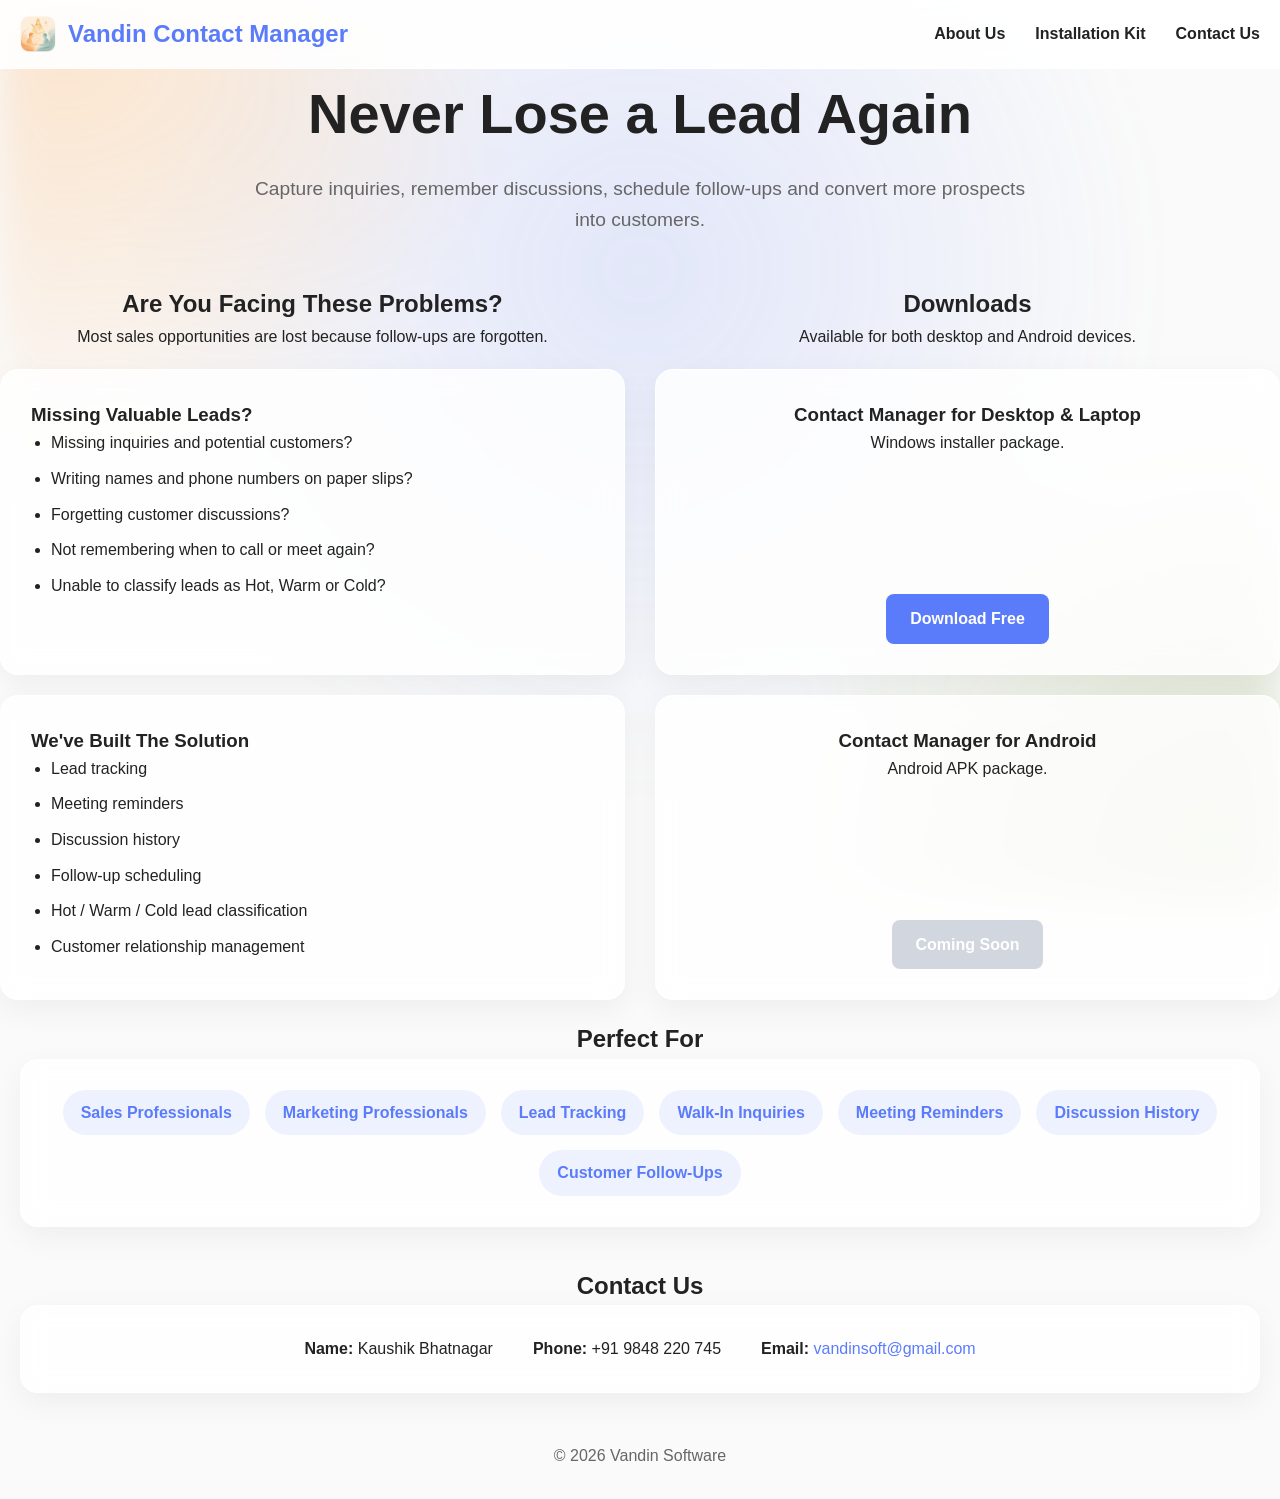
==== index.html @ dcf5e88b "Renamed files" ====
<!doctype html>
<html lang="en">
  <head>
    <meta charset="UTF-8" />
    <meta name="viewport" content="width=device-width, initial-scale=1.0" />
    <title>Vandin Contact Manager</title>

    <link rel="stylesheet" href="styles.css" />
  </head>
  <body>
    <header>
      <nav>
        <a href="index.html" class="logo">
          <img
            src="images/ContactManager.png"
            alt="Vandin Contact Manager"
            class="logo-icon"
          />

          <span>Vandin Contact Manager</span>
        </a>
        <div class="nav-links">
          <a href="AboutUs.html">About Us</a>
          <a href="InstallationKit.html">Installation Kit</a>
          <a href="#contact">Contact Us</a>
        </div>
      </nav>
    </header>

    <section class="hero">
      <h1>Never Lose a Lead Again</h1>

      <p>
        Capture inquiries, remember discussions, schedule follow-ups and convert
        more prospects into customers.
      </p>
    </section>

    <section class="main-content">
      <!-- LEFT SIDE -->

      <div class="features-column">
        <div class="section-heading">
          <h2>Are You Facing These Problems?</h2>

          <p>
            Most sales opportunities are lost because follow-ups are forgotten.
          </p>
        </div>

        <div class="card">
          <h3>Missing Valuable Leads?</h3>

          <ul>
            <li>Missing inquiries and potential customers?</li>
            <li>Writing names and phone numbers on paper slips?</li>
            <li>Forgetting customer discussions?</li>
            <li>Not remembering when to call or meet again?</li>
            <li>Unable to classify leads as Hot, Warm or Cold?</li>
          </ul>
        </div>

        <div class="card">
          <h3>We've Built The Solution</h3>

          <ul>
            <li>Lead tracking</li>
            <li>Meeting reminders</li>
            <li>Discussion history</li>
            <li>Follow-up scheduling</li>
            <li>Hot / Warm / Cold lead classification</li>
            <li>Customer relationship management</li>
          </ul>
        </div>
      </div>

      <!-- RIGHT SIDE -->

      <div class="downloads-column">
        <div class="section-heading">
          <h2>Downloads</h2>

          <p>Available for both desktop and Android devices.</p>
        </div>

        <div class="download-card">
          <h3>Contact Manager for Desktop & Laptop</h3>

          <p>Windows installer package.</p>

          <a class="btn btn-primary" href="DESKTOP_DOWNLOAD_URL">
            Download Free
          </a>
        </div>

        <div class="download-card">
          <h3>Contact Manager for Android</h3>

          <p>Android APK package.</p>

          <a class="btn btn-primary btn-disabled"> Coming Soon </a>
        </div>
      </div>
    </section>

    <section class="section">
      <div class="section-heading">
        <h2>Perfect For</h2>
      </div>

      <div class="audience-container">
        <div class="audience-list">
          <div class="audience-item">Sales Professionals</div>
          <div class="audience-item">Marketing Professionals</div>
          <div class="audience-item">Lead Tracking</div>
          <div class="audience-item">Walk-In Inquiries</div>
          <div class="audience-item">Meeting Reminders</div>
          <div class="audience-item">Discussion History</div>
          <div class="audience-item">Customer Follow-Ups</div>
        </div>
      </div>
    </section>

    <section id="contact" class="section">
      <div class="section-heading">
        <h2>Contact Us</h2>
      </div>

      <div class="contact-card">
        <div>
          <strong>Name:</strong>
          Kaushik Bhatnagar
        </div>

        <div>
          <strong>Phone:</strong>
          +91 9848 220 745
        </div>

        <div>
          <strong>Email:</strong>
          <a href="mailto:vandinsoft@gmail.com"> vandinsoft@gmail.com </a>
        </div>
      </div>
    </section>

    <footer>© 2026 Vandin Software</footer>
  </body>
</html>
---- styles.css ----
:root {
    --primary: #5b7cfa;
    --primary-dark: #4568f0;
    --secondary: #eef2ff;
    --text: #222;
    --light-text: #666;
    --border: #e5e7eb;
}

* {
    margin: 0;
    padding: 0;
    box-sizing: border-box;
}

html {
    scroll-behavior: smooth;
}

body {

    font-family: "Segoe UI", Arial, sans-serif;
    color: var(--text);
    line-height: 1.6;

    background: #fafafa;

    min-height: 100vh;

    position: relative;
}

body::before {

    content: "";

    position: fixed;

    inset: 0;

    pointer-events: none;

    z-index: -1;

    background:

        radial-gradient(
            circle 600px at 5% 5%,
            rgba(255,153,51,0.22),
            transparent 75%
        ),

        radial-gradient(
            circle 700px at 50% 30%,
            rgba(91,124,250,0.15),
            transparent 75%
        ),

        radial-gradient(
            circle 600px at 95% 95%,
            rgba(107,142,35,0.20),
            transparent 75%
        );

    filter: blur(20px);
}

header {

    position: sticky;
    top: 0;

    z-index: 1000;

    background: rgba(255,255,255,0.9);

    backdrop-filter: blur(10px);

    border-bottom: 1px solid rgba(255,255,255,0.7);
}

nav {

    max-width: 1300px;
    margin: auto;

    display: flex;
    justify-content: space-between;
    align-items: center;

    padding: 15px 20px;
}

.logo {

    display: flex;
    align-items: center;
    gap: 12px;

    text-decoration: none;

    color: var(--primary);

    font-size: 1.5rem;
    font-weight: 700;
}

.logo-icon {

    width: 36px;
    height: 36px;

    object-fit: contain;

    flex-shrink: 0;
}

.nav-links {

    display: flex;
    gap: 30px;
}

.nav-links a {

    text-decoration: none;
    color: var(--text);
    font-weight: 600;
}

.hero {

    text-align: center;

    max-width: 1200px;
    margin: auto;

    padding: 0px 20px 50px;
}

.hero h1 {

    font-size: 3.5rem;
    margin-bottom: 15px;
}

.hero p {

    max-width: 800px;
    margin: auto;

    color: var(--light-text);
    font-size: 1.2rem;
}

.main-content {

    max-width: 1300px;
    margin: auto;

    padding: 0px;

    display: grid;
    grid-template-columns: 1fr 1fr;

    gap: 30px;
}

.features-column,
.downloads-column {
    display: grid;
    grid-template-rows:
        auto   /* heading */
        1fr    /* first card */
        1fr;   /* second card */

    gap: 20px;
}

.section {

    max-width: 1300px;
    margin: auto;

    padding: 20px 20px;
}

.section-heading {

    text-align: center;
}

.card,
.download-card,
.audience-container,
.contact-card {

    background: rgba(255,255,255,0.82);

    backdrop-filter: blur(12px);

    border-radius: 18px;

    border: 1px solid rgba(255,255,255,0.8);

    padding: 30px;

    box-shadow:
        0 10px 30px rgba(0,0,0,0.05);
}

.download-card {
    display: flex;
    flex-direction: column;
}

.download-card .btn {
    margin-top: auto;
    align-self: center;
}

.card ul {

    padding-left: 20px;
}

.card li {

    margin-bottom: 10px;
}

.download-card {

    text-align: center;
}

.btn {

    display: inline-block;

    margin-top: 20px;

    padding: 12px 24px;

    border-radius: 8px;

    text-decoration: none;
    font-weight: 600;
}

.btn-primary {

    background: var(--primary);
    color: white;
}

.btn-disabled {

    background: #bfc5d2;

    color: #ffffff;

    cursor: not-allowed;

    opacity: 0.7;

    pointer-events: none;
}

.audience-list {

    display: flex;
    flex-wrap: wrap;

    gap: 15px;

    justify-content: center;
}

.audience-item {

    background: var(--secondary);

    color: var(--primary);

    padding: 10px 18px;

    border-radius: 999px;

    font-weight: 600;
}

.contact-card {

    display: flex;
    justify-content: center;
    align-items: center;

    gap: 40px;
}

.contact-card a {

    color: var(--primary);
    text-decoration: none;
}

footer {

    text-align: center;

    padding: 30px;

    color: var(--light-text);
}

/* ==========================================
   Installation Kit PDF Viewer
   ========================================== */

.pdf-page {

    margin-top: 10px;

    max-width: 1200px;

    margin-left: auto;
    margin-right: auto;

    padding: 20px;
}

.pdf-title {

    text-align: center;

    color: var(--primary);

    margin-bottom: 20px;
}

.pdf-container {

    display: flex;

    justify-content: center;

    background: white;

    border-radius: 12px;

    padding: 20px;

    border: 1px solid var(--border);

    box-shadow:
        0 10px 30px rgba(0,0,0,0.05);
}

#pdf-canvas {

    max-width: 100%;

    display: block;
}

.pdf-navigation {

    margin-top: 20px;

    display: flex;

    justify-content: center;

    align-items: center;

    gap: 30px;
}

.pdf-navigation button {

    background: var(--primary);

    color: white;

    border: none;

    border-radius: 8px;

    padding: 10px 18px;

    cursor: pointer;

    font-weight: 600;
}

.pdf-navigation button:hover {

    opacity: 0.9;
}
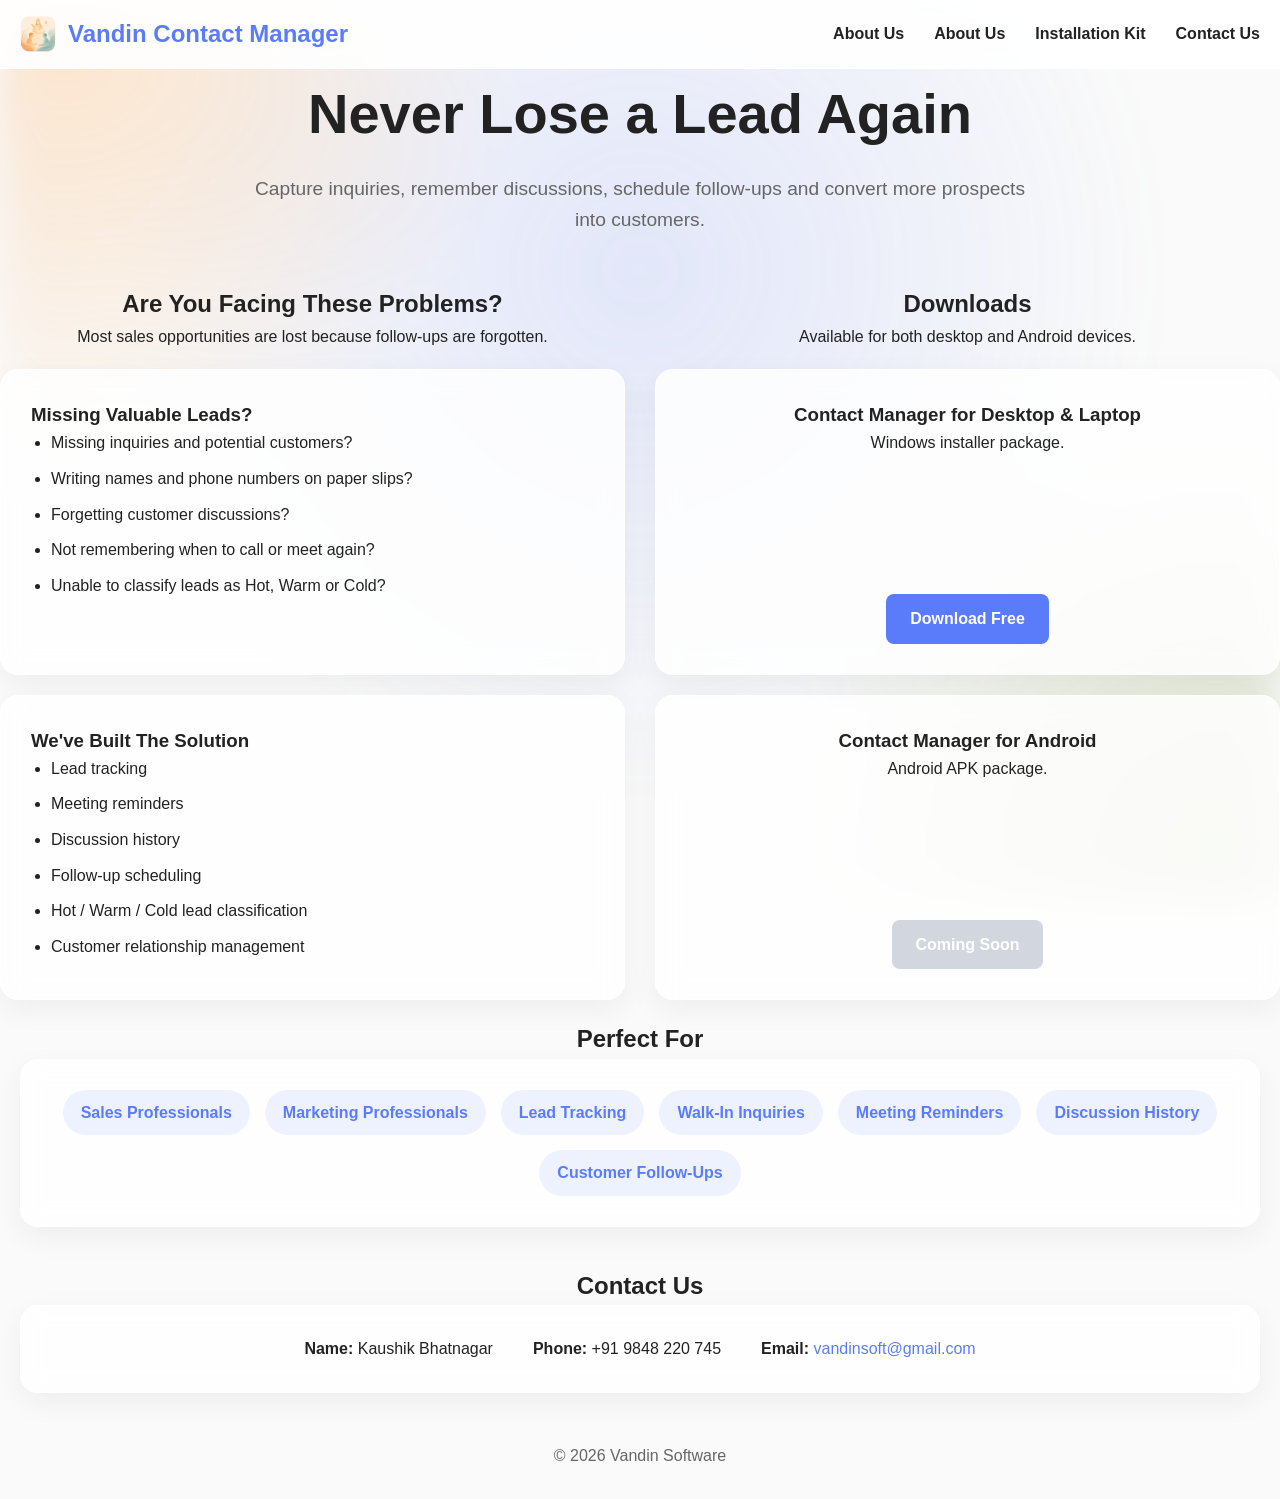
==== commit 1dfb9e7f: "Update index.html" ====
--- a/index.html
+++ b/index.html
@@ -21,6 +21,7 @@
         </a>
         <div class="nav-links">
           <a href="AboutUs.html">About Us</a>
+          <a href="Blogs.html">About Us</a>
           <a href="InstallationKit.html">Installation Kit</a>
           <a href="#contact">Contact Us</a>
         </div>
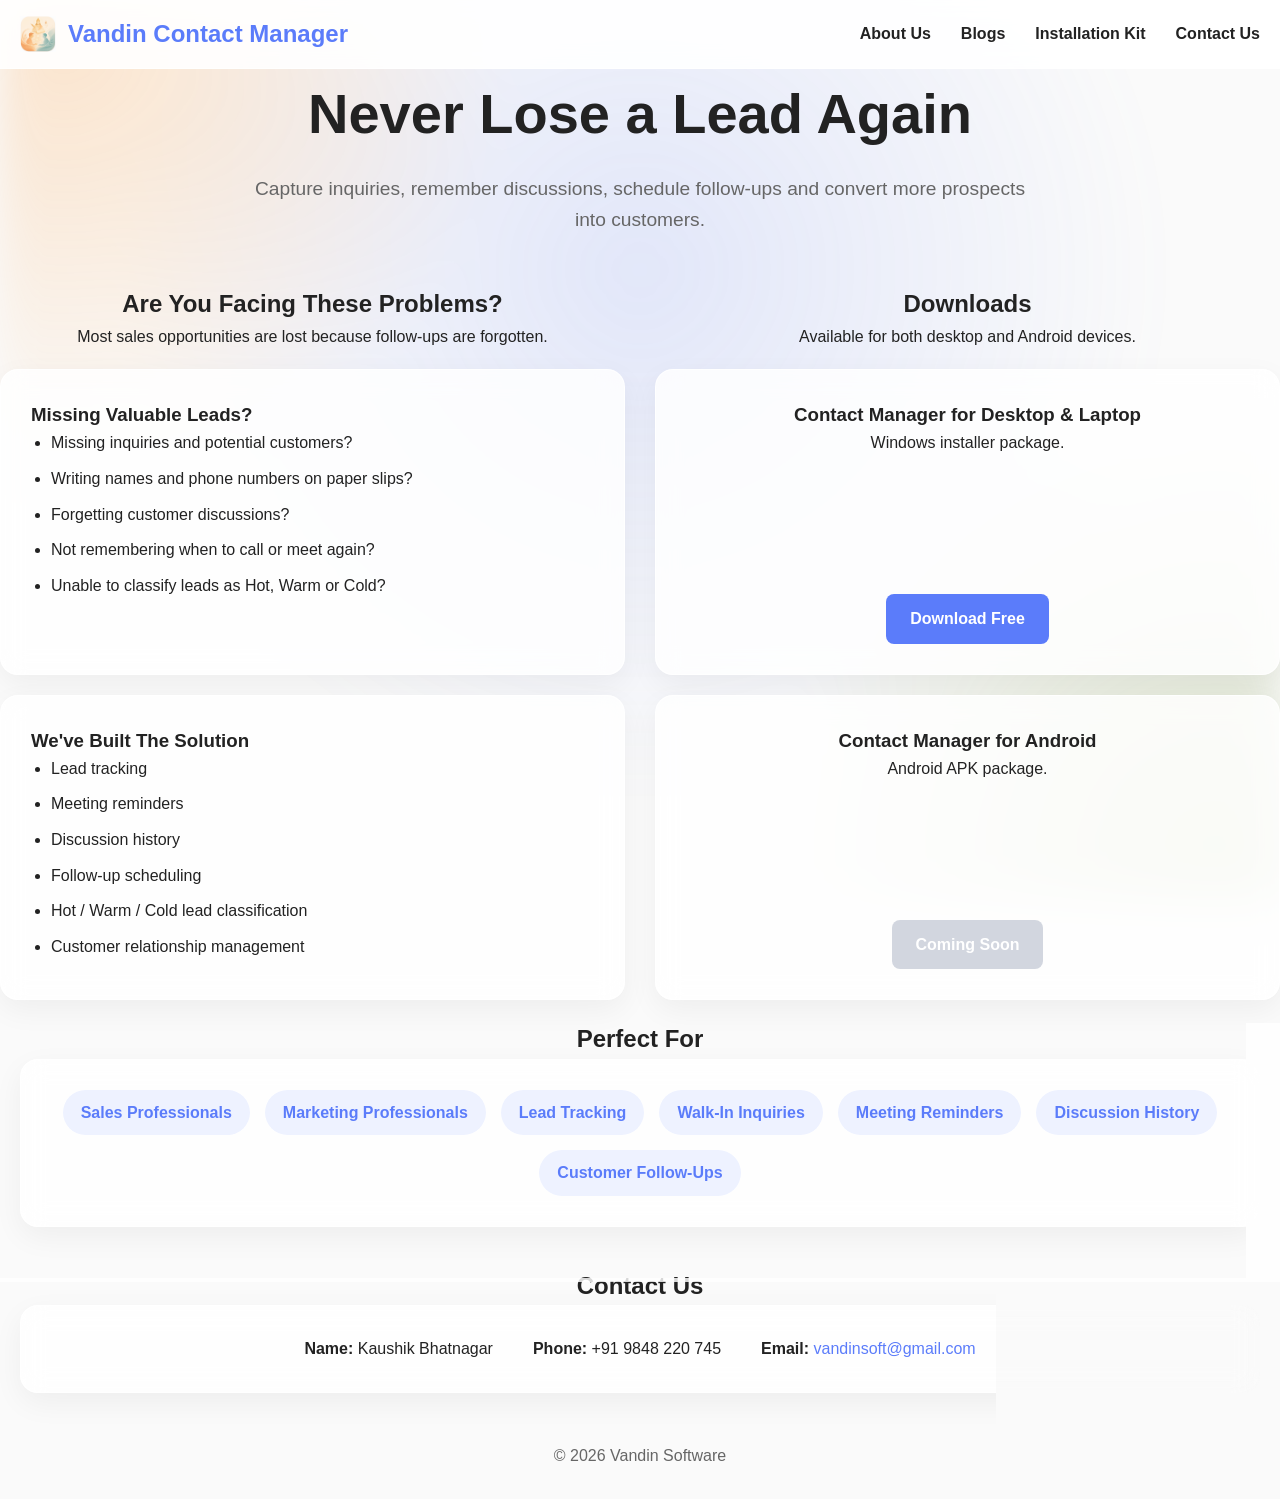
==== commit 5e1d6bbe: "Update index.html" ====
--- a/index.html
+++ b/index.html
@@ -21,7 +21,7 @@
         </a>
         <div class="nav-links">
           <a href="AboutUs.html">About Us</a>
-          <a href="Blogs.html">About Us</a>
+          <a href="Blogs.html">Blogs</a>
           <a href="InstallationKit.html">Installation Kit</a>
           <a href="#contact">Contact Us</a>
         </div>
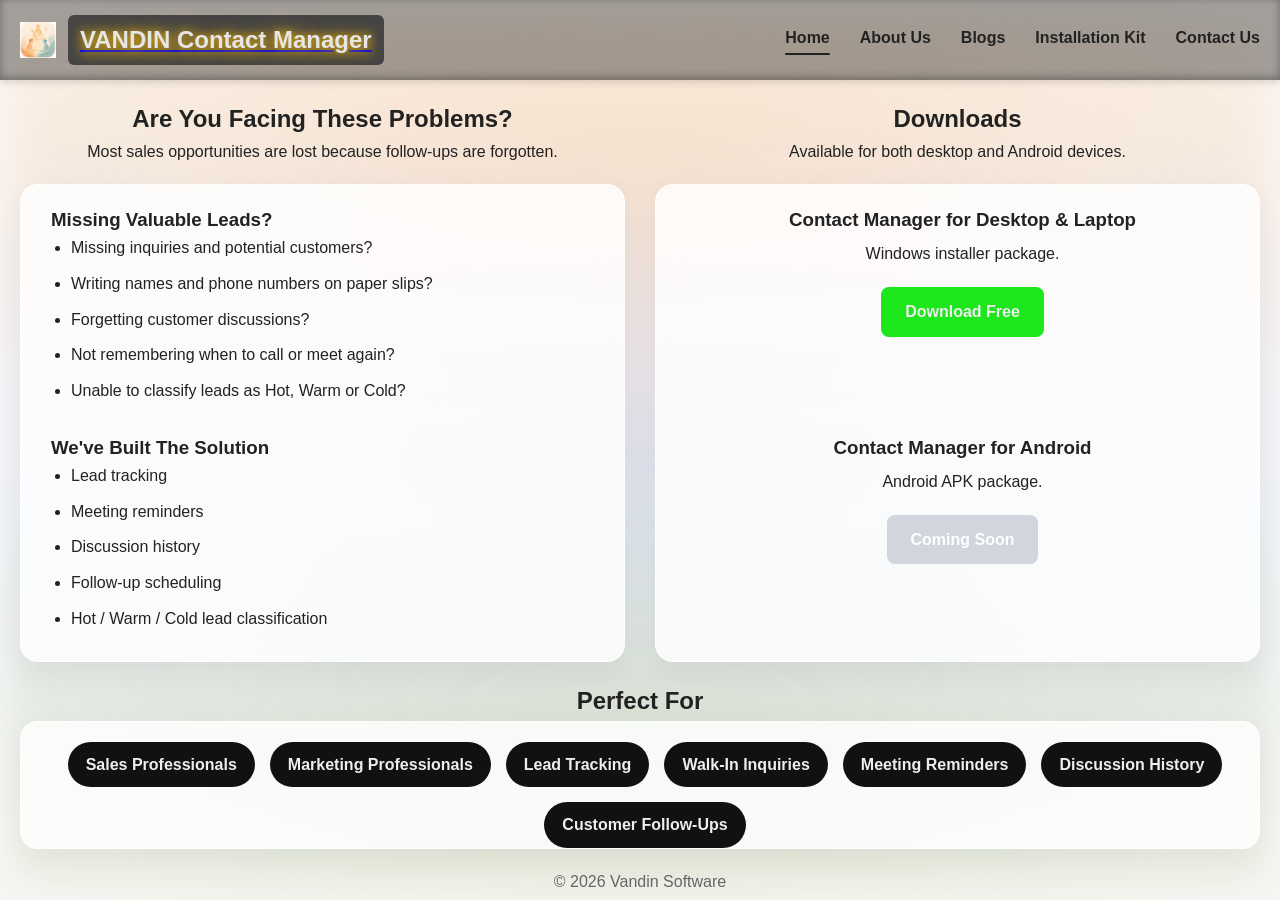
==== commit 61763864: "Added all pages" ====
--- a/index.html
+++ b/index.html
@@ -6,36 +6,10 @@
     <title>Vandin Contact Manager</title>
 
     <link rel="stylesheet" href="styles.css" />
+    <script src="header.js"></script>
   </head>
   <body>
-    <header>
-      <nav>
-        <a href="index.html" class="logo">
-          <img
-            src="images/ContactManager.png"
-            alt="Vandin Contact Manager"
-            class="logo-icon"
-          />
-
-          <span>Vandin Contact Manager</span>
-        </a>
-        <div class="nav-links">
-          <a href="AboutUs.html">About Us</a>
-          <a href="Blogs.html">Blogs</a>
-          <a href="InstallationKit.html">Installation Kit</a>
-          <a href="#contact">Contact Us</a>
-        </div>
-      </nav>
-    </header>
-
-    <section class="hero">
-      <h1>Never Lose a Lead Again</h1>
-
-      <p>
-        Capture inquiries, remember discussions, schedule follow-ups and convert
-        more prospects into customers.
-      </p>
-    </section>
+    <div id="header"></div>
 
     <section class="main-content">
       <!-- LEFT SIDE -->
@@ -52,25 +26,22 @@
         <div class="card">
           <h3>Missing Valuable Leads?</h3>
 
-          <ul>
+          <ul class="feature-list">
             <li>Missing inquiries and potential customers?</li>
             <li>Writing names and phone numbers on paper slips?</li>
             <li>Forgetting customer discussions?</li>
             <li>Not remembering when to call or meet again?</li>
             <li>Unable to classify leads as Hot, Warm or Cold?</li>
           </ul>
-        </div>
 
-        <div class="card">
           <h3>We've Built The Solution</h3>
 
-          <ul>
+          <ul class="feature-list">
             <li>Lead tracking</li>
             <li>Meeting reminders</li>
             <li>Discussion history</li>
             <li>Follow-up scheduling</li>
             <li>Hot / Warm / Cold lead classification</li>
-            <li>Customer relationship management</li>
           </ul>
         </div>
       </div>
@@ -86,19 +57,13 @@
 
         <div class="download-card">
           <h3>Contact Manager for Desktop & Laptop</h3>
-
           <p>Windows installer package.</p>
-
           <a class="btn btn-primary" href="DESKTOP_DOWNLOAD_URL">
             Download Free
           </a>
-        </div>
 
-        <div class="download-card">
           <h3>Contact Manager for Android</h3>
-
           <p>Android APK package.</p>
-
           <a class="btn btn-primary btn-disabled"> Coming Soon </a>
         </div>
       </div>
@@ -122,29 +87,6 @@
       </div>
     </section>
 
-    <section id="contact" class="section">
-      <div class="section-heading">
-        <h2>Contact Us</h2>
-      </div>
-
-      <div class="contact-card">
-        <div>
-          <strong>Name:</strong>
-          Kaushik Bhatnagar
-        </div>
-
-        <div>
-          <strong>Phone:</strong>
-          +91 9848 220 745
-        </div>
-
-        <div>
-          <strong>Email:</strong>
-          <a href="mailto:vandinsoft@gmail.com"> vandinsoft@gmail.com </a>
-        </div>
-      </div>
-    </section>
-
     <footer>© 2026 Vandin Software</footer>
   </body>
 </html>
--- a/styles.css
+++ b/styles.css
@@ -1,317 +1,311 @@
 :root {
-    --primary: #5b7cfa;
-    --primary-dark: #4568f0;
-    --secondary: #eef2ff;
-    --text: #222;
-    --light-text: #666;
-    --border: #e5e7eb;
+  --primary: #5b7cfa;
+  --primary-dark: #4568f0;
+  --secondary: #111111;
+  --text: #222;
+  --light-text: #666;
+  --border: #e5e7eb;
+  --contrast: #eeeeee;
+  --logo: #afacac;
+  --logo-bacground: #333333;
+  --logo-shadow: #FFD54A;
+  --green: #1de61d;
 }
 
 * {
-    margin: 0;
-    padding: 0;
-    box-sizing: border-box;
+  margin: 0;
+  padding: 0;
+  box-sizing: border-box;
 }
 
 html {
-    scroll-behavior: smooth;
+  scroll-behavior: smooth;
 }
 
 body {
-
-    font-family: "Segoe UI", Arial, sans-serif;
-    color: var(--text);
-    line-height: 1.6;
-
-    background: #fafafa;
-
-    min-height: 100vh;
-
-    position: relative;
+  font-family: "Segoe UI", Arial, sans-serif;
+  color: var(--text);
+  line-height: 1.6;
+  background: #fafafa;
+  min-height: 100vh;
+  position: relative;
 }
 
 body::before {
-
     content: "";
-
     position: fixed;
-
     inset: 0;
-
     pointer-events: none;
-
     z-index: -1;
 
     background:
-
         radial-gradient(
-            circle 600px at 5% 5%,
-            rgba(255,153,51,0.22),
+            ellipse 140% 55% at 50% 16.7%,
+            rgba(255, 153, 51, 0.22),
             transparent 75%
         ),
 
         radial-gradient(
-            circle 700px at 50% 30%,
-            rgba(91,124,250,0.15),
+            ellipse 140% 60% at 50% 50%,
+            rgba(91, 124, 250, 0.15),
             transparent 75%
         ),
 
         radial-gradient(
-            circle 600px at 95% 95%,
-            rgba(107,142,35,0.20),
+            ellipse 140% 55% at 50% 83.3%,
+            rgba(107, 142, 35, 0.20),
             transparent 75%
         );
 
-    filter: blur(20px);
+    filter: blur(24px);
 }
 
 header {
-
     position: sticky;
     top: 0;
-
     z-index: 1000;
-
-    background: rgba(255,255,255,0.9);
-
-    backdrop-filter: blur(10px);
-
-    border-bottom: 1px solid rgba(255,255,255,0.7);
-}
-
+    overflow: hidden;
+        box-shadow:
+        inset 0 -2px 10px rgba(0,0,0,0.35),
+        0 2px 8px rgba(0,0,0,0.15);
+
+}
+
+header::before {
+    content: "";
+    position: absolute;
+    inset: -100px;
+
+    background:
+        linear-gradient(
+            rgba(0,0,0,0.35),
+            rgba(0,0,0,0.35)
+        ),
+        url("images/brick-wall.jpg");
+
+    background-size: 400px;
+    background-repeat: repeat;
+
+    transform: rotate(-8deg);
+
+    z-index: -1;
+}
 nav {
-
-    max-width: 1300px;
-    margin: auto;
-
-    display: flex;
-    justify-content: space-between;
-    align-items: center;
-
-    padding: 15px 20px;
-}
-
-.logo {
-
-    display: flex;
-    align-items: center;
-    gap: 12px;
-
-    text-decoration: none;
-
-    color: var(--primary);
-
-    font-size: 1.5rem;
-    font-weight: 700;
+  max-width: 1300px;
+  margin: auto;
+  display: flex;
+  justify-content: space-between;
+  align-items: center;
+  padding: 15px 20px;
+}
+
+.logo{
+  display: flex;
+  align-items: center;
+  gap: 12px;
 }
 
 .logo-icon {
-
-    width: 36px;
-    height: 36px;
-
-    object-fit: contain;
-
-    flex-shrink: 0;
+  width: 36px;
+  height: 36px;
+  object-fit: contain;
+  flex-shrink: 0;
+}
+
+.logo-text {
+  color: #e6e6e6;
+  font-size: 1.5rem;
+  font-weight: 700;
+
+  background: #454545;
+  padding: 6px 12px;
+  border-radius: 6px;
+
+  /* 3D extrusion effect */
+  text-shadow:
+    0 0 10px rgba(255, 193, 7, 0.9),
+    0 0 18px rgba(255, 193, 7, 0.6);
+
+  display: inline-block;
+}
+
+.logo:hover .logo-text {
+  text-shadow:
+    0 0 10px rgba(255, 193, 7, 0.9),
+    0 0 18px rgba(255, 193, 7, 0.6);
 }
 
 .nav-links {
-
-    display: flex;
-    gap: 30px;
+  display: flex;
+  gap: 30px;
 }
 
 .nav-links a {
-
-    text-decoration: none;
-    color: var(--text);
-    font-weight: 600;
+  text-decoration: none;
+  color: var(--text);
+  font-weight: 600;
+  position: relative;
+  padding-bottom: 4px;
+}
+
+/* active underline */
+.nav-links a.active::after {
+  content: "";
+  position: absolute;
+  left: 0;
+  bottom: 0;
+  height: 2px;
+  width: 100%;
+  background: var(--text);
+  border-radius: 2px;
 }
 
 .hero {
-
-    text-align: center;
-
-    max-width: 1200px;
-    margin: auto;
-
-    padding: 0px 20px 50px;
-}
-
-.hero h1 {
-
-    font-size: 3.5rem;
-    margin-bottom: 15px;
+  text-align: center;
+  max-width: 1200px;
+  margin: auto;
+  padding: 0px 20px 20px;
+}
+
+.hero h2 {
+  font-size: 1.5rem;
+  margin-bottom: 0px;
 }
 
 .hero p {
-
-    max-width: 800px;
-    margin: auto;
-
-    color: var(--light-text);
-    font-size: 1.2rem;
+  max-width: 800px;
+  margin: auto;
+  color: var(--light-text);
+  font-size: 1.2rem;
 }
 
 .main-content {
-
-    max-width: 1300px;
-    margin: auto;
-
-    padding: 0px;
-
-    display: grid;
-    grid-template-columns: 1fr 1fr;
-
-    gap: 30px;
+  max-width: 1300px;
+  margin: auto;
+  padding: 20px;
+  display: grid;
+  grid-template-columns: 1fr 1fr;
+  gap: 30px;
+  padding-bottom: 0px;
 }
 
 .features-column,
 .downloads-column {
-    display: grid;
-    grid-template-rows:
-        auto   /* heading */
-        1fr    /* first card */
-        1fr;   /* second card */
-
-    gap: 20px;
+  display: grid;
+  grid-template-rows:
+    auto /* heading */
+    1fr; /* first card */
+  gap: 20px;
+}
+
+.feature-list {
+  margin-bottom: 30px;
 }
 
 .section {
-
-    max-width: 1300px;
-    margin: auto;
-
-    padding: 20px 20px;
+  max-width: 1300px;
+  margin: auto;
+  padding: 0 20px 20px;
+  padding-top: 20px;
 }
 
 .section-heading {
-
-    text-align: center;
+  text-align: center;
 }
 
 .card,
 .download-card,
 .audience-container,
 .contact-card {
-
-    background: rgba(255,255,255,0.82);
-
-    backdrop-filter: blur(12px);
-
-    border-radius: 18px;
-
-    border: 1px solid rgba(255,255,255,0.8);
-
-    padding: 30px;
-
-    box-shadow:
-        0 10px 30px rgba(0,0,0,0.05);
+  background: rgba(255, 255, 255, 0.82);
+  backdrop-filter: blur(12px);
+  border-radius: 18px;
+  border: 1px solid rgba(255, 255, 255, 0.8);
+  padding: 20px 20px 0px 30px;
+  box-shadow: 0 10px 30px rgba(0, 0, 0, 0.05);
 }
 
 .download-card {
-    display: flex;
-    flex-direction: column;
+  display: flex;
+  flex-direction: column;
+  text-align: center;
 }
 
 .download-card .btn {
-    margin-top: auto;
-    align-self: center;
+  margin-top: 10px;
+  align-self: center;
+  margin-bottom: auto;
 }
 
 .card ul {
-
-    padding-left: 20px;
+  padding-left: 20px;
 }
 
 .card li {
-
-    margin-bottom: 10px;
-}
-
-.download-card {
-
-    text-align: center;
+  margin-bottom: 10px;
+}
+
+.download-card h3 {
+  margin-bottom: 6px;
+}
+
+.download-card p {
+  margin: 0 0 10px;
 }
 
 .btn {
-
-    display: inline-block;
-
-    margin-top: 20px;
-
-    padding: 12px 24px;
-
-    border-radius: 8px;
-
-    text-decoration: none;
-    font-weight: 600;
+  display: inline-block;
+  margin-top: 0px;
+  padding: 12px 24px;
+  border-radius: 8px;
+  text-decoration: none;
+  font-weight: 600;
 }
 
 .btn-primary {
-
-    background: var(--primary);
-    color: white;
+  background: var(--green);
+  color: var(--contrast);
 }
 
 .btn-disabled {
-
-    background: #bfc5d2;
-
-    color: #ffffff;
-
-    cursor: not-allowed;
-
-    opacity: 0.7;
-
-    pointer-events: none;
+  background: #bfc5d2;
+  color: #ffffff;
+  cursor: not-allowed;
+  opacity: 0.7;
+  pointer-events: none;
 }
 
 .audience-list {
-
-    display: flex;
-    flex-wrap: wrap;
-
-    gap: 15px;
-
-    justify-content: center;
+  display: flex;
+  flex-wrap: wrap;
+  gap: 15px;
+  justify-content: center;
 }
 
 .audience-item {
-
-    background: var(--secondary);
-
-    color: var(--primary);
-
-    padding: 10px 18px;
-
-    border-radius: 999px;
-
-    font-weight: 600;
+  background: var(--secondary);
+  color: var(--contrast);
+  padding: 10px 18px;
+  border-radius: 999px;
+  font-weight: 600;
 }
 
 .contact-card {
-
-    display: flex;
-    justify-content: center;
-    align-items: center;
-
-    gap: 40px;
+  display: flex;
+  justify-content: center;
+  align-items: center;
+  gap: 40px;
 }
 
 .contact-card a {
-
-    color: var(--primary);
-    text-decoration: none;
+  color: var(--primary);
+  text-decoration: none;
 }
 
 footer {
-
-    text-align: center;
-
-    padding: 30px;
-
-    color: var(--light-text);
+  text-align: center;
+  padding: 0 30px;
+  color: var(--light-text);
 }
 
 /* ==========================================
@@ -319,82 +313,52 @@
    ========================================== */
 
 .pdf-page {
-
-    margin-top: 10px;
-
-    max-width: 1200px;
-
-    margin-left: auto;
-    margin-right: auto;
-
-    padding: 20px;
+  margin-top: 10px;
+  max-width: 1200px;
+  margin-left: auto;
+  margin-right: auto;
+  padding: 20px;
 }
 
 .pdf-title {
-
-    text-align: center;
-
-    color: var(--primary);
-
-    margin-bottom: 20px;
+  text-align: center;
+  color: var(--primary);
+  margin-bottom: 20px;
 }
 
 .pdf-container {
-
-    display: flex;
-
-    justify-content: center;
-
-    background: white;
-
-    border-radius: 12px;
-
-    padding: 20px;
-
-    border: 1px solid var(--border);
-
-    box-shadow:
-        0 10px 30px rgba(0,0,0,0.05);
+  display: flex;
+  justify-content: center;
+  background: white;
+  border-radius: 12px;
+  padding: 20px;
+  border: 1px solid var(--border);
+  box-shadow: 0 10px 30px rgba(0, 0, 0, 0.05);
 }
 
 #pdf-canvas {
-
-    max-width: 100%;
-
-    display: block;
+  max-width: 100%;
+  display: block;
 }
 
 .pdf-navigation {
-
-    margin-top: 20px;
-
-    display: flex;
-
-    justify-content: center;
-
-    align-items: center;
-
-    gap: 30px;
+  margin-top: 20px;
+  display: flex;
+  justify-content: center;
+  align-items: center;
+  gap: 30px;
 }
 
 .pdf-navigation button {
-
-    background: var(--primary);
-
-    color: white;
-
-    border: none;
-
-    border-radius: 8px;
-
-    padding: 10px 18px;
-
-    cursor: pointer;
-
-    font-weight: 600;
+  background: var(--primary);
+  color: white;
+  border: none;
+  border-radius: 8px;
+  padding: 10px 18px;
+  cursor: pointer;
+  font-weight: 600;
 }
 
 .pdf-navigation button:hover {
-
-    opacity: 0.9;
-}+  opacity: 0.9;
+}
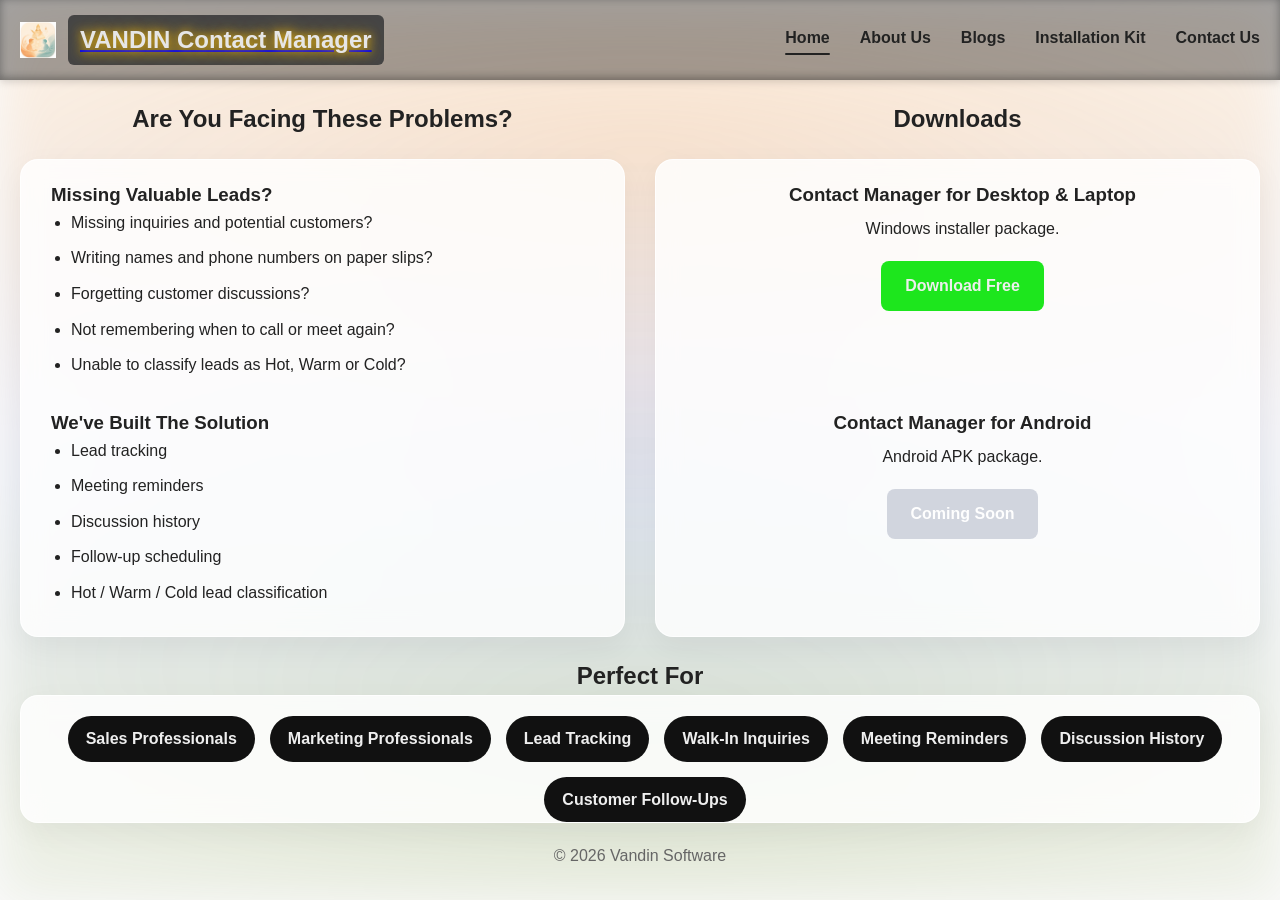
==== commit d04e0fe9: "Added Consultation Form using Web3Forms" ====
--- a/index.html
+++ b/index.html
@@ -18,9 +18,6 @@
         <div class="section-heading">
           <h2>Are You Facing These Problems?</h2>
 
-          <p>
-            Most sales opportunities are lost because follow-ups are forgotten.
-          </p>
         </div>
 
         <div class="card">
@@ -51,8 +48,6 @@
       <div class="downloads-column">
         <div class="section-heading">
           <h2>Downloads</h2>
-
-          <p>Available for both desktop and Android devices.</p>
         </div>
 
         <div class="download-card">
--- a/styles.css
+++ b/styles.css
@@ -362,3 +362,90 @@
 .pdf-navigation button:hover {
   opacity: 0.9;
 }
+
+.contact-section {
+    max-width: 900px;
+    margin: 0 auto;
+    padding: 20px;
+}
+
+.contact-form-card {
+    background: rgba(255,255,255,0.82);
+    backdrop-filter: blur(12px);
+    border-radius: 18px;
+    border: 1px solid rgba(255,255,255,0.8);
+    padding: 35px;
+    box-shadow:
+        0 10px 30px rgba(0,0,0,0.05);
+}
+
+.contact-form-card h2 {
+    text-align: center;
+    margin-bottom: 8px;
+}
+
+.form-subtitle {
+    text-align: center;
+    color: var(--light-text);
+    margin-bottom: 30px;
+}
+
+.contact-form {
+    display: flex;
+    flex-direction: column;
+    gap: 18px;
+}
+
+.form-group {
+    display: flex;
+    flex-direction: column;
+}
+
+.form-group label {
+    font-weight: 600;
+    margin-bottom: 6px;
+}
+
+.form-group input {
+    padding: 14px 16px;
+    border-radius: 10px;
+    border: 1px solid var(--border);
+    background: rgba(255,255,255,0.85);
+    font-size: 1rem;
+    outline: none;
+    transition: all 0.2s ease;
+}
+
+.form-group input:focus {
+    border-color: var(--primary);
+    box-shadow:
+        0 0 0 3px rgba(91,124,250,0.15);
+}
+
+.form-submit {
+    margin-top: 10px;
+    align-self: center;
+    min-width: 220px;
+}
+
+.form-message {
+    margin-top: 15px;
+    text-align: center;
+    font-weight: 600;
+    min-height: 24px;
+}
+
+.form-message.success {
+    color: #2e7d32;
+}
+
+.form-message.error {
+    color: #c62828;
+}
+
+.btn:disabled {
+    background: #bfc5d2;
+    color: #ffffff;
+    cursor: not-allowed;
+    opacity: 0.8;
+}
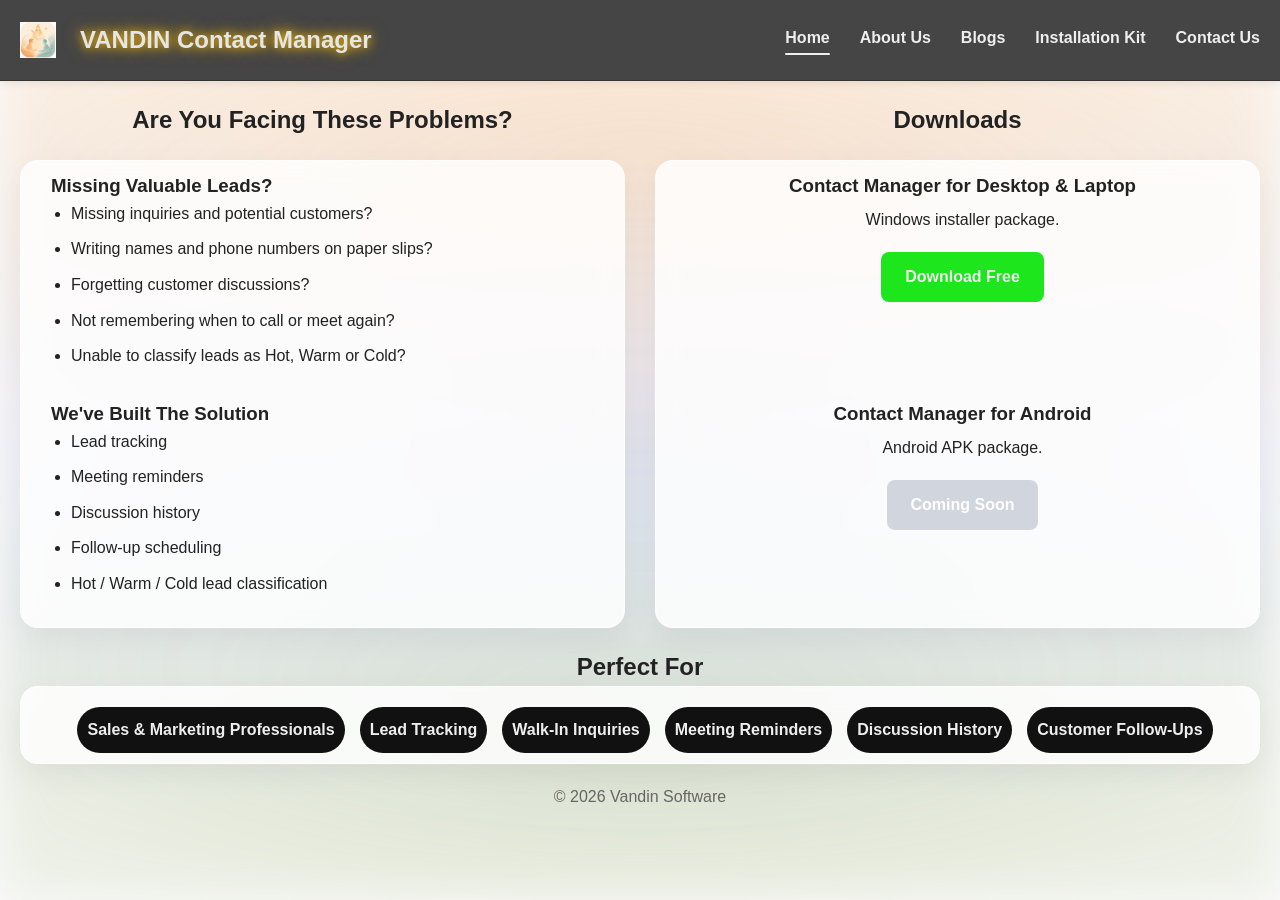
==== commit 02dee521: "Added Consultation Form using Web3Forms" ====
--- a/index.html
+++ b/index.html
@@ -71,8 +71,7 @@
 
       <div class="audience-container">
         <div class="audience-list">
-          <div class="audience-item">Sales Professionals</div>
-          <div class="audience-item">Marketing Professionals</div>
+          <div class="audience-item">Sales & Marketing Professionals</div>
           <div class="audience-item">Lead Tracking</div>
           <div class="audience-item">Walk-In Inquiries</div>
           <div class="audience-item">Meeting Reminders</div>
--- a/styles.css
+++ b/styles.css
@@ -8,7 +8,7 @@
   --contrast: #eeeeee;
   --logo: #afacac;
   --logo-bacground: #333333;
-  --logo-shadow: #FFD54A;
+  --logo-shadow: #ffd54a;
   --green: #1de61d;
 }
 
@@ -32,64 +32,46 @@
 }
 
 body::before {
-    content: "";
-    position: fixed;
-    inset: 0;
-    pointer-events: none;
-    z-index: -1;
-
-    background:
-        radial-gradient(
-            ellipse 140% 55% at 50% 16.7%,
-            rgba(255, 153, 51, 0.22),
-            transparent 75%
-        ),
-
-        radial-gradient(
-            ellipse 140% 60% at 50% 50%,
-            rgba(91, 124, 250, 0.15),
-            transparent 75%
-        ),
-
-        radial-gradient(
-            ellipse 140% 55% at 50% 83.3%,
-            rgba(107, 142, 35, 0.20),
-            transparent 75%
-        );
-
-    filter: blur(24px);
+  content: "";
+  position: fixed;
+  inset: 0;
+  pointer-events: none;
+  z-index: -1;
+
+  background:
+    radial-gradient(
+      ellipse 140% 55% at 50% 16.7%,
+      rgba(255, 153, 51, 0.22),
+      transparent 75%
+    ),
+    radial-gradient(
+      ellipse 140% 60% at 50% 50%,
+      rgba(91, 124, 250, 0.15),
+      transparent 75%
+    ),
+    radial-gradient(
+      ellipse 140% 55% at 50% 83.3%,
+      rgba(107, 142, 35, 0.2),
+      transparent 75%
+    );
+
+  filter: blur(24px);
 }
 
 header {
-    position: sticky;
-    top: 0;
-    z-index: 1000;
-    overflow: hidden;
-        box-shadow:
-        inset 0 -2px 10px rgba(0,0,0,0.35),
-        0 2px 8px rgba(0,0,0,0.15);
-
-}
-
-header::before {
-    content: "";
-    position: absolute;
-    inset: -100px;
-
-    background:
-        linear-gradient(
-            rgba(0,0,0,0.35),
-            rgba(0,0,0,0.35)
-        ),
-        url("images/brick-wall.jpg");
-
-    background-size: 400px;
-    background-repeat: repeat;
-
-    transform: rotate(-8deg);
-
-    z-index: -1;
-}
+  position: sticky;
+  top: 0;
+  z-index: 1000;
+
+  background: #454545;
+
+  border-bottom: 1px solid #333333;
+
+  box-shadow:
+    0 2px 8px rgba(0, 0, 0, 0.08);
+}
+
+
 nav {
   max-width: 1300px;
   margin: auto;
@@ -99,10 +81,11 @@
   padding: 15px 20px;
 }
 
-.logo{
+.logo {
   display: flex;
   align-items: center;
   gap: 12px;
+  text-decoration: none;
 }
 
 .logo-icon {
@@ -142,7 +125,7 @@
 
 .nav-links a {
   text-decoration: none;
-  color: var(--text);
+  color: var(--contrast);
   font-weight: 600;
   position: relative;
   padding-bottom: 4px;
@@ -156,7 +139,7 @@
   bottom: 0;
   height: 2px;
   width: 100%;
-  background: var(--text);
+  background: var(--contrast);
   border-radius: 2px;
 }
 
@@ -221,7 +204,7 @@
   backdrop-filter: blur(12px);
   border-radius: 18px;
   border: 1px solid rgba(255, 255, 255, 0.8);
-  padding: 20px 20px 0px 30px;
+  padding: 10px 20px 0px 30px;
   box-shadow: 0 10px 30px rgba(0, 0, 0, 0.05);
 }
 
@@ -280,12 +263,13 @@
   flex-wrap: wrap;
   gap: 15px;
   justify-content: center;
+  padding: 10px 10px 10px 10px;
 }
 
 .audience-item {
   background: var(--secondary);
   color: var(--contrast);
-  padding: 10px 18px;
+  padding: 10px 10px 10px 10px;
   border-radius: 999px;
   font-weight: 600;
 }
@@ -364,88 +348,86 @@
 }
 
 .contact-section {
-    max-width: 900px;
-    margin: 0 auto;
-    padding: 20px;
+  max-width: 900px;
+  margin: 0 auto;
+  padding: 20px;
 }
 
 .contact-form-card {
-    background: rgba(255,255,255,0.82);
-    backdrop-filter: blur(12px);
-    border-radius: 18px;
-    border: 1px solid rgba(255,255,255,0.8);
-    padding: 35px;
-    box-shadow:
-        0 10px 30px rgba(0,0,0,0.05);
+  background: rgba(255, 255, 255, 0.82);
+  backdrop-filter: blur(12px);
+  border-radius: 18px;
+  border: 1px solid rgba(255, 255, 255, 0.8);
+  padding: 35px;
+  box-shadow: 0 10px 30px rgba(0, 0, 0, 0.05);
 }
 
 .contact-form-card h2 {
-    text-align: center;
-    margin-bottom: 8px;
+  text-align: center;
+  margin-bottom: 8px;
 }
 
 .form-subtitle {
-    text-align: center;
-    color: var(--light-text);
-    margin-bottom: 30px;
+  text-align: center;
+  color: var(--light-text);
+  margin-bottom: 30px;
 }
 
 .contact-form {
-    display: flex;
-    flex-direction: column;
-    gap: 18px;
+  display: flex;
+  flex-direction: column;
+  gap: 18px;
 }
 
 .form-group {
-    display: flex;
-    flex-direction: column;
+  display: flex;
+  flex-direction: column;
 }
 
 .form-group label {
-    font-weight: 600;
-    margin-bottom: 6px;
+  font-weight: 600;
+  margin-bottom: 6px;
 }
 
 .form-group input {
-    padding: 14px 16px;
-    border-radius: 10px;
-    border: 1px solid var(--border);
-    background: rgba(255,255,255,0.85);
-    font-size: 1rem;
-    outline: none;
-    transition: all 0.2s ease;
+  padding: 14px 16px;
+  border-radius: 10px;
+  border: 1px solid var(--border);
+  background: rgba(255, 255, 255, 0.85);
+  font-size: 1rem;
+  outline: none;
+  transition: all 0.2s ease;
 }
 
 .form-group input:focus {
-    border-color: var(--primary);
-    box-shadow:
-        0 0 0 3px rgba(91,124,250,0.15);
+  border-color: var(--primary);
+  box-shadow: 0 0 0 3px rgba(91, 124, 250, 0.15);
 }
 
 .form-submit {
-    margin-top: 10px;
-    align-self: center;
-    min-width: 220px;
+  margin-top: 10px;
+  align-self: center;
+  min-width: 220px;
 }
 
 .form-message {
-    margin-top: 15px;
-    text-align: center;
-    font-weight: 600;
-    min-height: 24px;
+  margin-top: 15px;
+  text-align: center;
+  font-weight: 600;
+  min-height: 24px;
 }
 
 .form-message.success {
-    color: #2e7d32;
+  color: #2e7d32;
 }
 
 .form-message.error {
-    color: #c62828;
+  color: #c62828;
 }
 
 .btn:disabled {
-    background: #bfc5d2;
-    color: #ffffff;
-    cursor: not-allowed;
-    opacity: 0.8;
-}+  background: #bfc5d2;
+  color: #ffffff;
+  cursor: not-allowed;
+  opacity: 0.8;
+}
